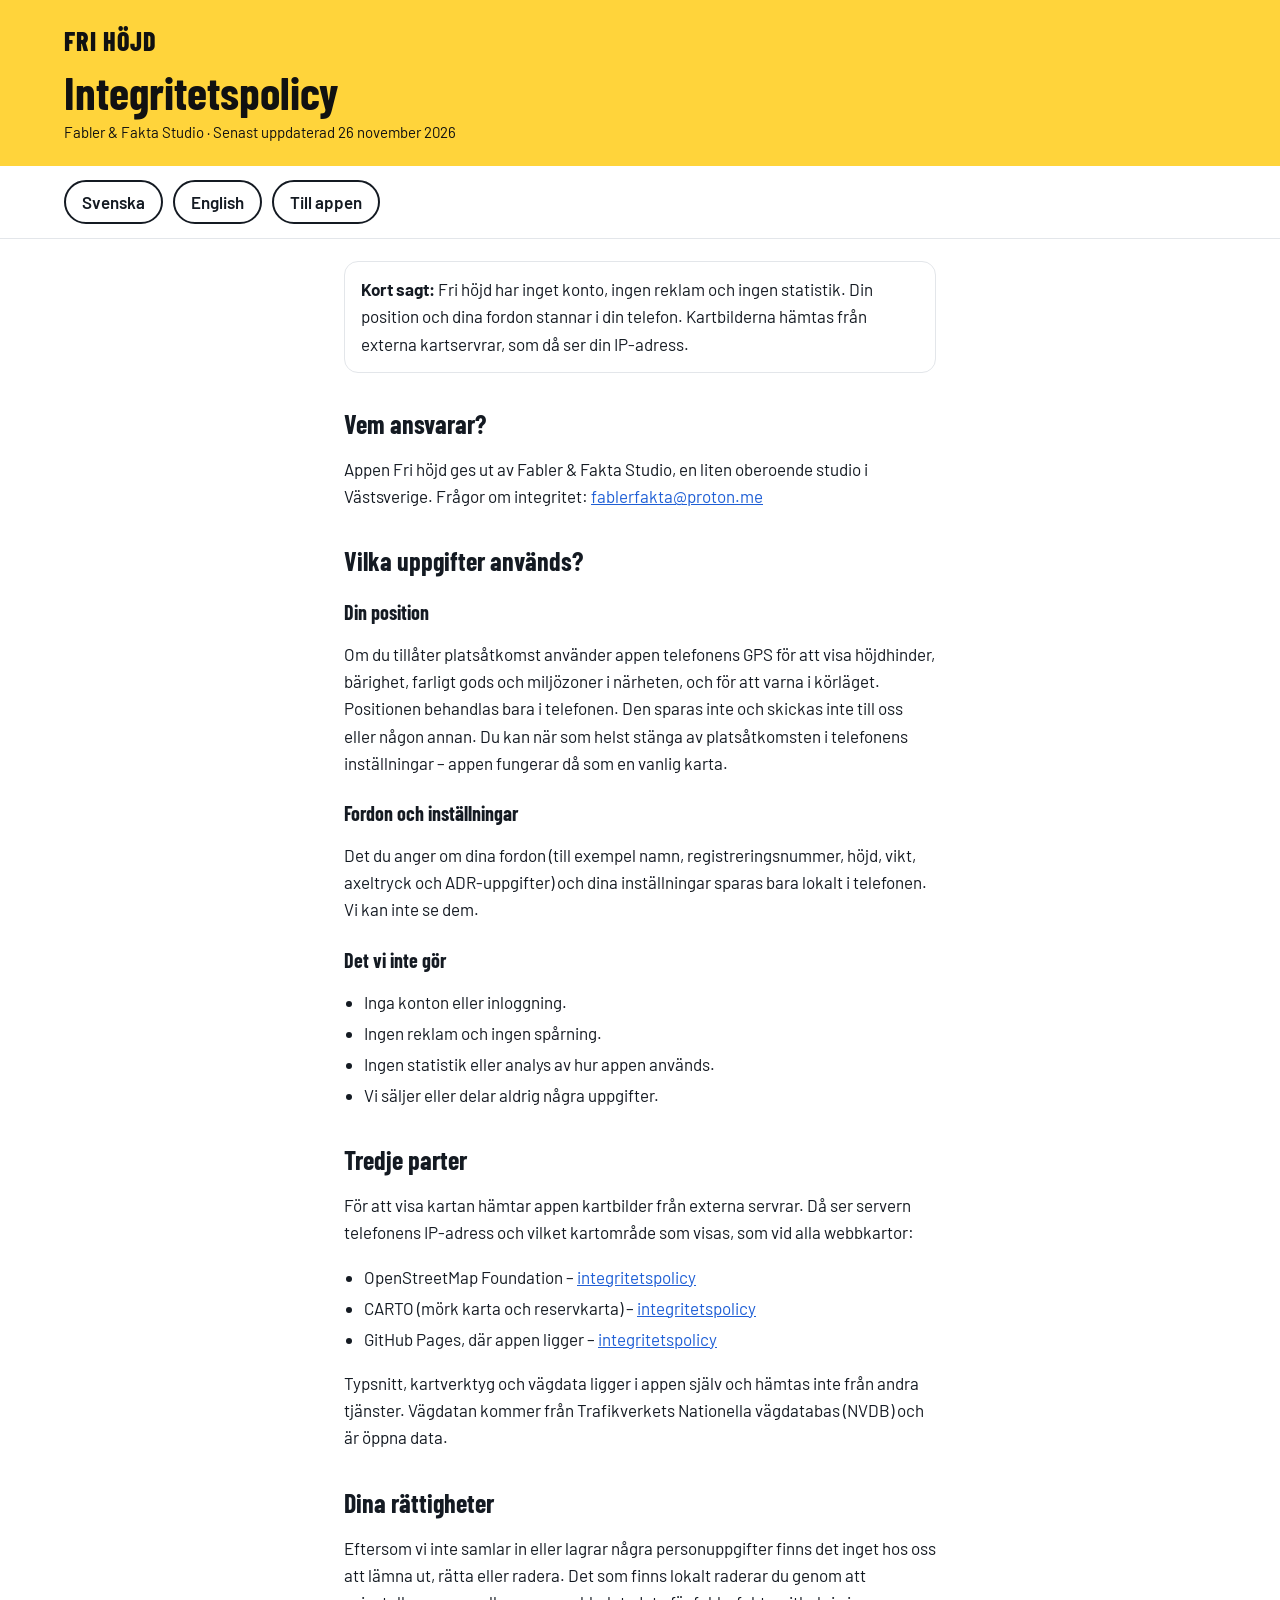
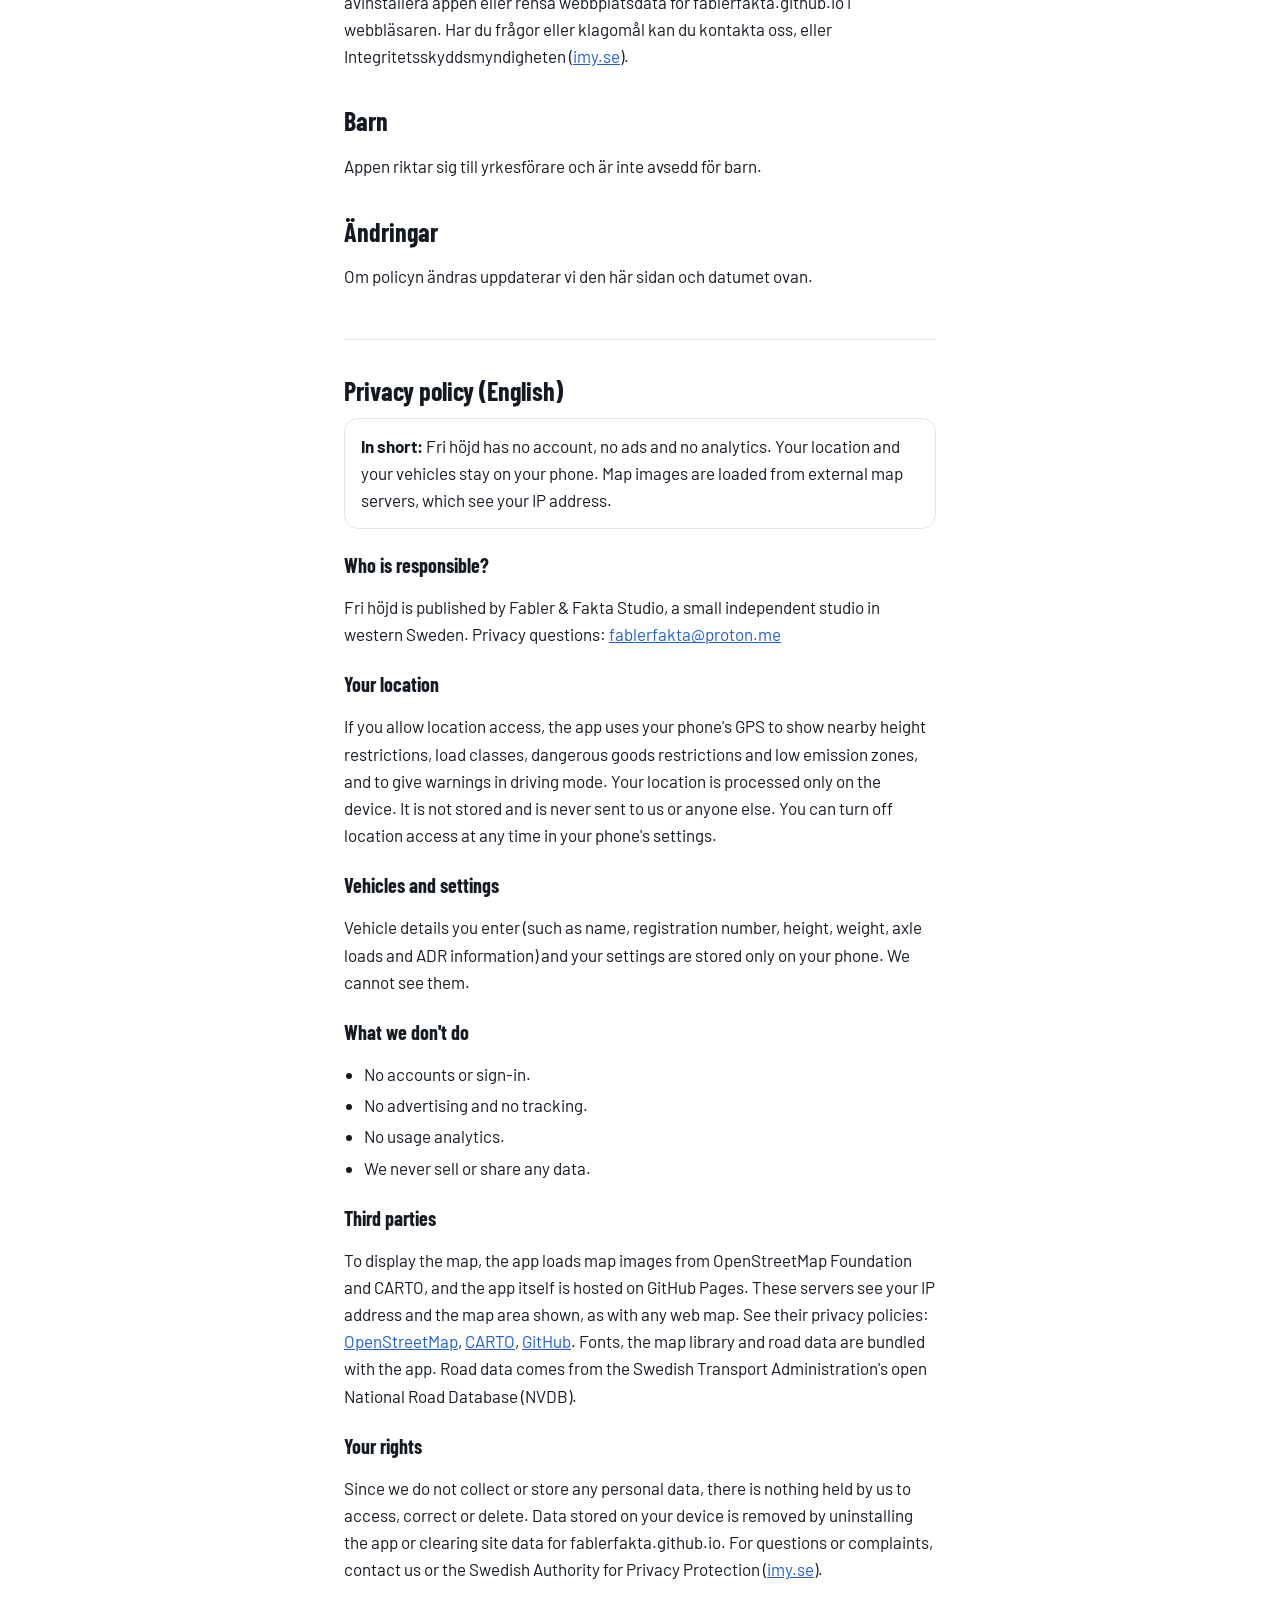
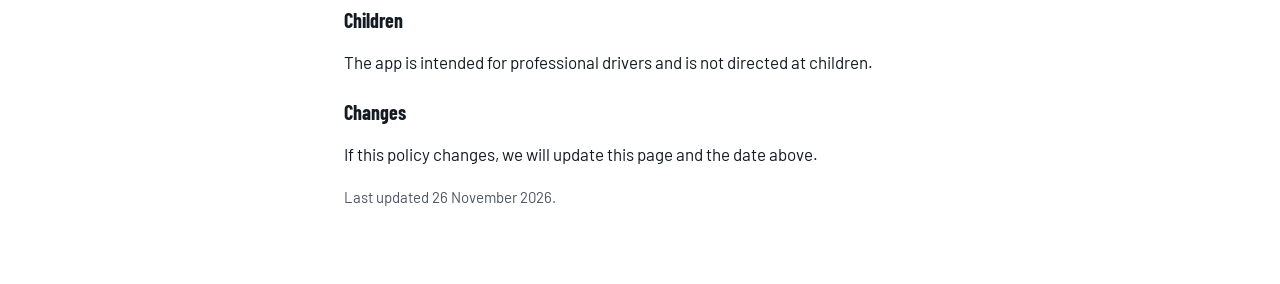
==== integritet.html @ 1c06770b "Integritetspolicy (sv/en); Leaflet och typsnitt inbyggda i appen Co-Authored-By: Claude Opus 5.5 <no" ====
<!DOCTYPE html>
<html lang="sv">
<head>
<meta charset="utf-8">
<meta name="viewport" content="width=device-width, initial-scale=1">
<title>Integritetspolicy – Fri höjd</title>
<meta name="description" content="Integritetspolicy för appen Fri höjd från Fabler & Fakta Studio.">
<link rel="icon" href="icon.svg" type="image/svg+xml">
<link rel="stylesheet" href="lib/fonts/fonts.css">
<style>
  /* Integritetspolicy – samma uttryck som appen: gul vägskylt, svart text, lugn läsning */
  :root{color-scheme:light dark;--bg:light-dark(#ffffff,#0F1318);--ink:light-dark(#141A22,#E9ECF1);--muted:light-dark(#4D5562,#A3ACB9);--linje:light-dark(#E3E6EA,#2A313C);--lank:light-dark(#1F5FD6,#8DB5FF)}
  *{box-sizing:border-box}
  body{margin:0;background:var(--bg);color:var(--ink);font:17px/1.6 'Barlow',system-ui,sans-serif}
  header{background:#FFD43B;color:#111;padding:28px max(5vw,18px) 22px}
  header .brand{font:800 26px/1 'Barlow Condensed',system-ui,sans-serif;letter-spacing:1px}
  header h1{margin:14px 0 4px;font:700 clamp(32px,6vw,46px)/1.05 'Barlow Condensed',system-ui,sans-serif}
  header p{margin:0;font-size:15px}
  nav.sprak{display:flex;gap:10px;flex-wrap:wrap;padding:14px max(5vw,18px);border-bottom:1px solid var(--linje)}
  nav.sprak a{display:inline-flex;align-items:center;min-height:44px;padding:0 16px;border-radius:999px;border:2px solid currentColor;color:var(--ink);text-decoration:none;font-weight:600}
  main{max-width:720px;margin:0 auto;padding:10px max(5vw,18px) 60px}
  h2{font:700 26px/1.15 'Barlow Condensed',system-ui,sans-serif;margin:36px 0 6px}
  h3{font:700 20px/1.2 'Barlow Condensed',system-ui,sans-serif;margin:24px 0 4px}
  a{color:var(--lank)}
  ul{padding-left:20px}
  li{margin:4px 0}
  .kort{border:1px solid var(--linje);border-radius:14px;padding:14px 16px;margin:12px 0}
  .muted{color:var(--muted);font-size:15px}
  hr{border:0;border-top:1px solid var(--linje);margin:48px 0 0}
</style>
</head>
<body>
<header>
  <div class="brand">FRI HÖJD</div>
  <h1>Integritetspolicy</h1>
  <p>Fabler &amp; Fakta Studio · Senast uppdaterad 26 november 2026</p>
</header>
<nav class="sprak" aria-label="Språk"><a href="#sv">Svenska</a><a href="#en">English</a><a href="./">Till appen</a></nav>

<main>
<section id="sv" lang="sv">
  <div class="kort"><b>Kort sagt:</b> Fri höjd har inget konto, ingen reklam och ingen statistik. Din position och dina fordon stannar i din telefon. Kartbilderna hämtas från externa kartservrar, som då ser din IP-adress.</div>

  <h2>Vem ansvarar?</h2>
  <p>Appen Fri höjd ges ut av Fabler &amp; Fakta Studio, en liten oberoende studio i Västsverige. Frågor om integritet: <a href="mailto:fablerfakta@proton.me">fablerfakta@proton.me</a></p>

  <h2>Vilka uppgifter används?</h2>
  <h3>Din position</h3>
  <p>Om du tillåter platsåtkomst använder appen telefonens GPS för att visa höjdhinder, bärighet, farligt gods och miljözoner i närheten, och för att varna i körläget. Positionen behandlas bara i telefonen. Den sparas inte och skickas inte till oss eller någon annan. Du kan när som helst stänga av platsåtkomsten i telefonens inställningar – appen fungerar då som en vanlig karta.</p>
  <h3>Fordon och inställningar</h3>
  <p>Det du anger om dina fordon (till exempel namn, registreringsnummer, höjd, vikt, axeltryck och ADR-uppgifter) och dina inställningar sparas bara lokalt i telefonen. Vi kan inte se dem.</p>
  <h3>Det vi inte gör</h3>
  <ul>
    <li>Inga konton eller inloggning.</li>
    <li>Ingen reklam och ingen spårning.</li>
    <li>Ingen statistik eller analys av hur appen används.</li>
    <li>Vi säljer eller delar aldrig några uppgifter.</li>
  </ul>

  <h2>Tredje parter</h2>
  <p>För att visa kartan hämtar appen kartbilder från externa servrar. Då ser servern telefonens IP-adress och vilket kartområde som visas, som vid alla webbkartor:</p>
  <ul>
    <li>OpenStreetMap Foundation – <a href="https://osmfoundation.org/wiki/Privacy_Policy" target="_blank" rel="noopener">integritetspolicy</a></li>
    <li>CARTO (mörk karta och reservkarta) – <a href="https://carto.com/privacy" target="_blank" rel="noopener">integritetspolicy</a></li>
    <li>GitHub Pages, där appen ligger – <a href="https://docs.github.com/en/site-policy/privacy-policies/github-general-privacy-statement" target="_blank" rel="noopener">integritetspolicy</a></li>
  </ul>
  <p>Typsnitt, kartverktyg och vägdata ligger i appen själv och hämtas inte från andra tjänster. Vägdatan kommer från Trafikverkets Nationella vägdatabas (NVDB) och är öppna data.</p>

  <h2>Dina rättigheter</h2>
  <p>Eftersom vi inte samlar in eller lagrar några personuppgifter finns det inget hos oss att lämna ut, rätta eller radera. Det som finns lokalt raderar du genom att avinstallera appen eller rensa webbplatsdata för fablerfakta.github.io i webbläsaren. Har du frågor eller klagomål kan du kontakta oss, eller Integritetsskyddsmyndigheten (<a href="https://www.imy.se" target="_blank" rel="noopener">imy.se</a>).</p>

  <h2>Barn</h2>
  <p>Appen riktar sig till yrkesförare och är inte avsedd för barn.</p>

  <h2>Ändringar</h2>
  <p>Om policyn ändras uppdaterar vi den här sidan och datumet ovan.</p>
</section>

<hr>

<section id="en" lang="en">
  <h2>Privacy policy (English)</h2>
  <div class="kort"><b>In short:</b> Fri höjd has no account, no ads and no analytics. Your location and your vehicles stay on your phone. Map images are loaded from external map servers, which see your IP address.</div>

  <h3>Who is responsible?</h3>
  <p>Fri höjd is published by Fabler &amp; Fakta Studio, a small independent studio in western Sweden. Privacy questions: <a href="mailto:fablerfakta@proton.me">fablerfakta@proton.me</a></p>

  <h3>Your location</h3>
  <p>If you allow location access, the app uses your phone's GPS to show nearby height restrictions, load classes, dangerous goods restrictions and low emission zones, and to give warnings in driving mode. Your location is processed only on the device. It is not stored and is never sent to us or anyone else. You can turn off location access at any time in your phone's settings.</p>

  <h3>Vehicles and settings</h3>
  <p>Vehicle details you enter (such as name, registration number, height, weight, axle loads and ADR information) and your settings are stored only on your phone. We cannot see them.</p>

  <h3>What we don't do</h3>
  <ul>
    <li>No accounts or sign-in.</li>
    <li>No advertising and no tracking.</li>
    <li>No usage analytics.</li>
    <li>We never sell or share any data.</li>
  </ul>

  <h3>Third parties</h3>
  <p>To display the map, the app loads map images from OpenStreetMap Foundation and CARTO, and the app itself is hosted on GitHub Pages. These servers see your IP address and the map area shown, as with any web map. See their privacy policies:
    <a href="https://osmfoundation.org/wiki/Privacy_Policy" target="_blank" rel="noopener">OpenStreetMap</a>,
    <a href="https://carto.com/privacy" target="_blank" rel="noopener">CARTO</a>,
    <a href="https://docs.github.com/en/site-policy/privacy-policies/github-general-privacy-statement" target="_blank" rel="noopener">GitHub</a>.
    Fonts, the map library and road data are bundled with the app. Road data comes from the Swedish Transport Administration's open National Road Database (NVDB).</p>

  <h3>Your rights</h3>
  <p>Since we do not collect or store any personal data, there is nothing held by us to access, correct or delete. Data stored on your device is removed by uninstalling the app or clearing site data for fablerfakta.github.io. For questions or complaints, contact us or the Swedish Authority for Privacy Protection (<a href="https://www.imy.se" target="_blank" rel="noopener">imy.se</a>).</p>

  <h3>Children</h3>
  <p>The app is intended for professional drivers and is not directed at children.</p>

  <h3>Changes</h3>
  <p>If this policy changes, we will update this page and the date above.</p>
  <p class="muted">Last updated 26 November 2026.</p>
</section>
</main>
</body>
</html>
---- lib/fonts/fonts.css ----
/* Barlow och Barlow Condensed – SIL Open Font License 1.1 (se OFL.txt). Lokala kopior, inga anrop till Google. */
@font-face{font-family:'Barlow';font-style:normal;font-weight:400;font-display:swap;src:url('Barlow-Regular.woff') format('woff')}
@font-face{font-family:'Barlow';font-style:normal;font-weight:500;font-display:swap;src:url('Barlow-Medium.woff') format('woff')}
@font-face{font-family:'Barlow';font-style:normal;font-weight:600;font-display:swap;src:url('Barlow-SemiBold.woff') format('woff')}
@font-face{font-family:'Barlow';font-style:normal;font-weight:700;font-display:swap;src:url('Barlow-Bold.woff') format('woff')}
@font-face{font-family:'Barlow Condensed';font-style:normal;font-weight:600;font-display:swap;src:url('BarlowCondensed-SemiBold.woff') format('woff')}
@font-face{font-family:'Barlow Condensed';font-style:normal;font-weight:700;font-display:swap;src:url('BarlowCondensed-Bold.woff') format('woff')}
@font-face{font-family:'Barlow Condensed';font-style:normal;font-weight:800;font-display:swap;src:url('BarlowCondensed-ExtraBold.woff') format('woff')}
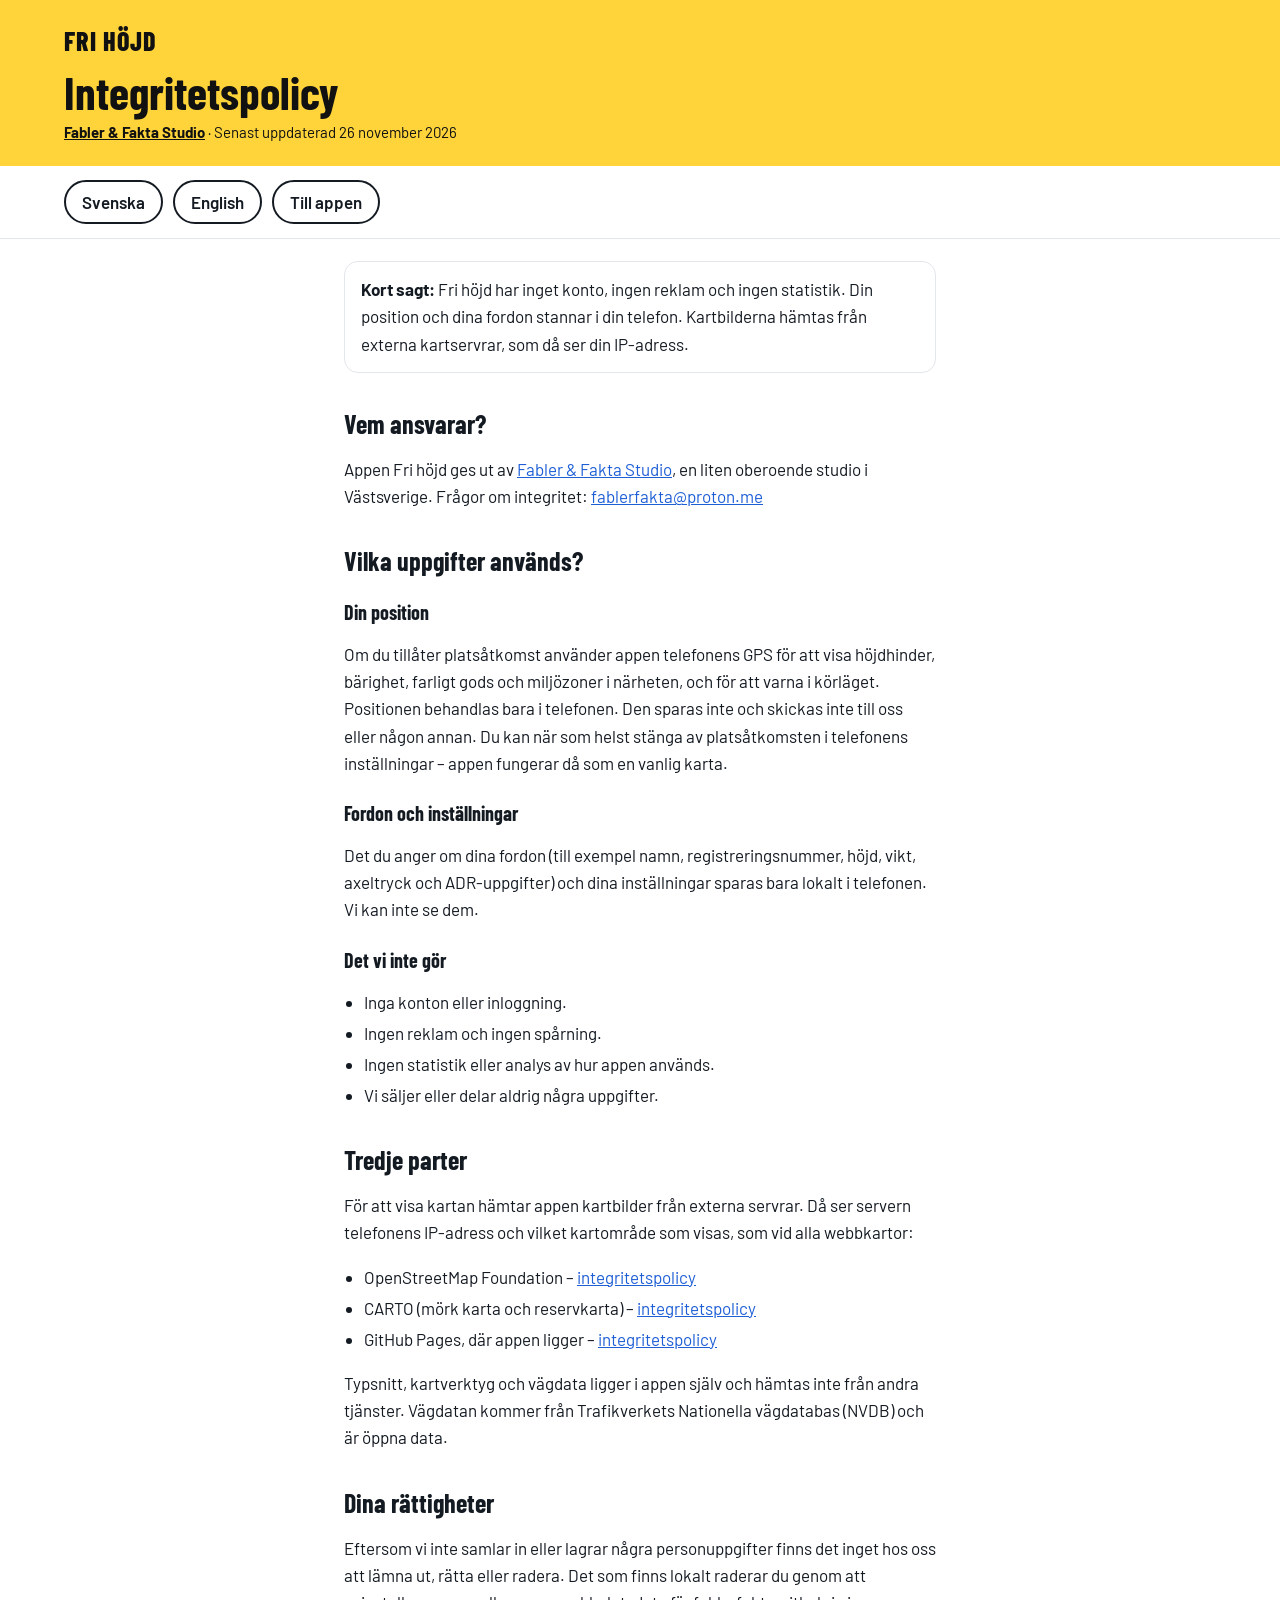
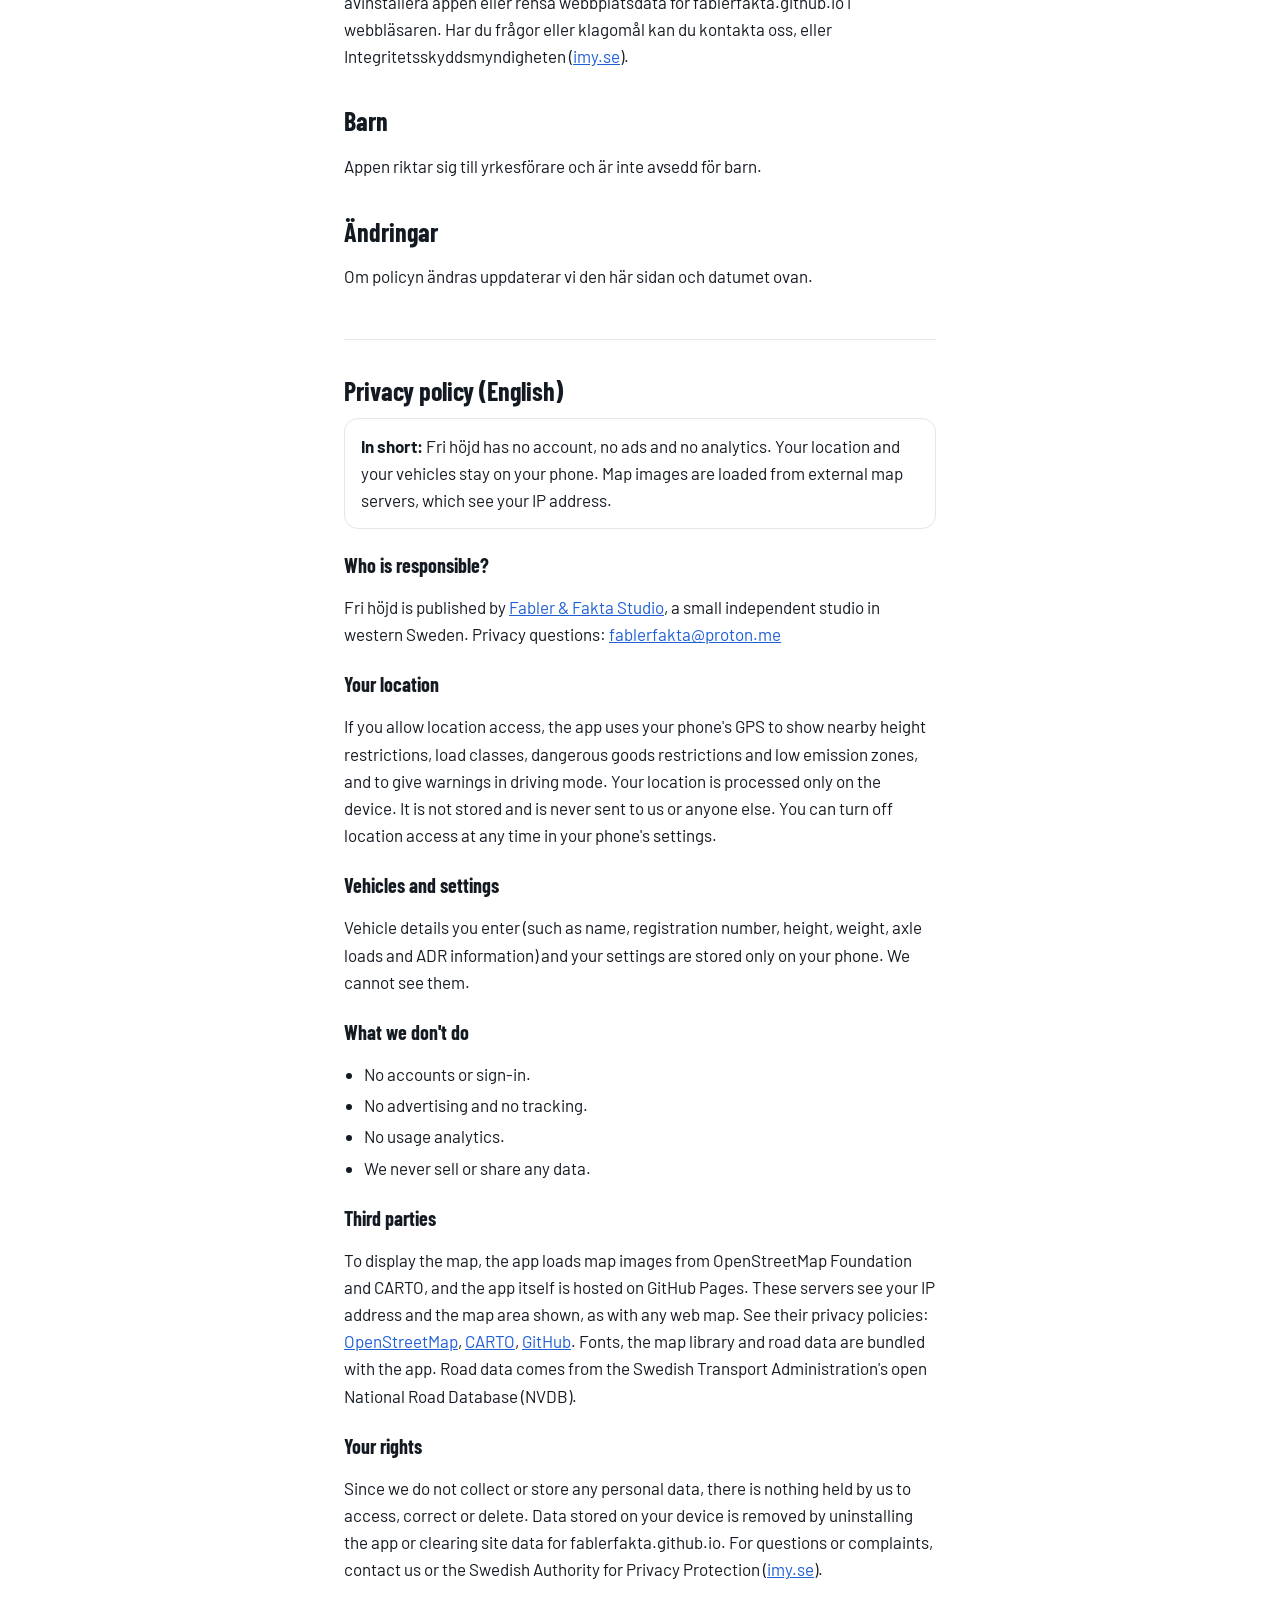
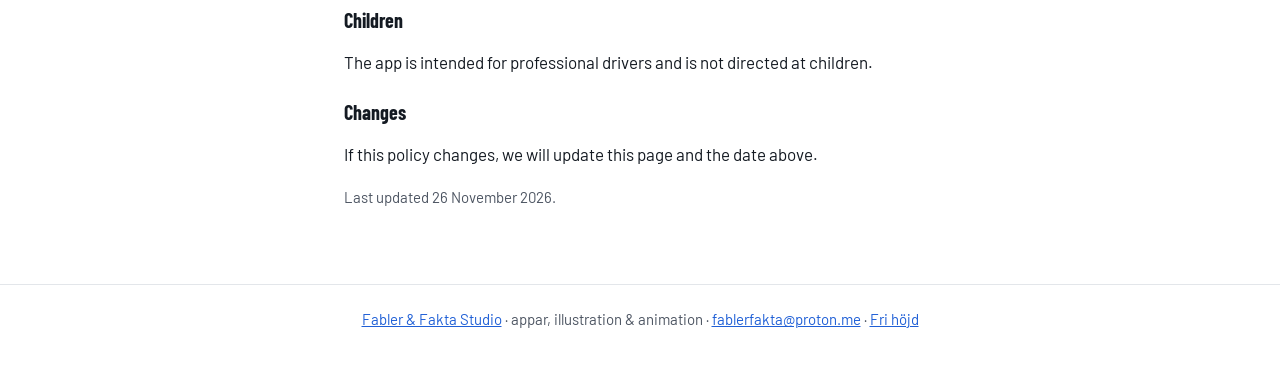
==== commit 36e855cf: "Länkar till studiosidan i Om-rutan och integritetspolicyn Co-Authored-By: Claude Opus 5.5 <noreply@a" ====
--- a/integritet.html
+++ b/integritet.html
@@ -26,6 +26,9 @@
   li{margin:4px 0}
   .kort{border:1px solid var(--linje);border-radius:14px;padding:14px 16px;margin:12px 0}
   .muted{color:var(--muted);font-size:15px}
+  header a.studio{color:#111;font-weight:700}
+  .sidfot{border-top:1px solid var(--linje);padding:22px max(5vw,18px) 34px;text-align:center;font-size:15px;color:var(--muted)}
+  .sidfot a{color:var(--lank)}
   hr{border:0;border-top:1px solid var(--linje);margin:48px 0 0}
 </style>
 </head>
@@ -33,7 +36,7 @@
 <header>
   <div class="brand">FRI HÖJD</div>
   <h1>Integritetspolicy</h1>
-  <p>Fabler &amp; Fakta Studio · Senast uppdaterad 26 november 2026</p>
+  <p><a class="studio" href="https://fablerfakta.github.io">Fabler &amp; Fakta Studio</a> · Senast uppdaterad 26 november 2026</p>
 </header>
 <nav class="sprak" aria-label="Språk"><a href="#sv">Svenska</a><a href="#en">English</a><a href="./">Till appen</a></nav>
 
@@ -42,7 +45,7 @@
   <div class="kort"><b>Kort sagt:</b> Fri höjd har inget konto, ingen reklam och ingen statistik. Din position och dina fordon stannar i din telefon. Kartbilderna hämtas från externa kartservrar, som då ser din IP-adress.</div>
 
   <h2>Vem ansvarar?</h2>
-  <p>Appen Fri höjd ges ut av Fabler &amp; Fakta Studio, en liten oberoende studio i Västsverige. Frågor om integritet: <a href="mailto:fablerfakta@proton.me">fablerfakta@proton.me</a></p>
+  <p>Appen Fri höjd ges ut av <a href="https://fablerfakta.github.io">Fabler &amp; Fakta Studio</a>, en liten oberoende studio i Västsverige. Frågor om integritet: <a href="mailto:fablerfakta@proton.me">fablerfakta@proton.me</a></p>
 
   <h2>Vilka uppgifter används?</h2>
   <h3>Din position</h3>
@@ -83,7 +86,7 @@
   <div class="kort"><b>In short:</b> Fri höjd has no account, no ads and no analytics. Your location and your vehicles stay on your phone. Map images are loaded from external map servers, which see your IP address.</div>
 
   <h3>Who is responsible?</h3>
-  <p>Fri höjd is published by Fabler &amp; Fakta Studio, a small independent studio in western Sweden. Privacy questions: <a href="mailto:fablerfakta@proton.me">fablerfakta@proton.me</a></p>
+  <p>Fri höjd is published by <a href="https://fablerfakta.github.io">Fabler &amp; Fakta Studio</a>, a small independent studio in western Sweden. Privacy questions: <a href="mailto:fablerfakta@proton.me">fablerfakta@proton.me</a></p>
 
   <h3>Your location</h3>
   <p>If you allow location access, the app uses your phone's GPS to show nearby height restrictions, load classes, dangerous goods restrictions and low emission zones, and to give warnings in driving mode. Your location is processed only on the device. It is not stored and is never sent to us or anyone else. You can turn off location access at any time in your phone's settings.</p>
@@ -117,5 +120,8 @@
   <p class="muted">Last updated 26 November 2026.</p>
 </section>
 </main>
+<footer class="sidfot">
+  <a href="https://fablerfakta.github.io">Fabler &amp; Fakta Studio</a> · appar, illustration &amp; animation · <a href="mailto:fablerfakta@proton.me">fablerfakta@proton.me</a> · <a href="./">Fri höjd</a>
+</footer>
 </body>
 </html>
